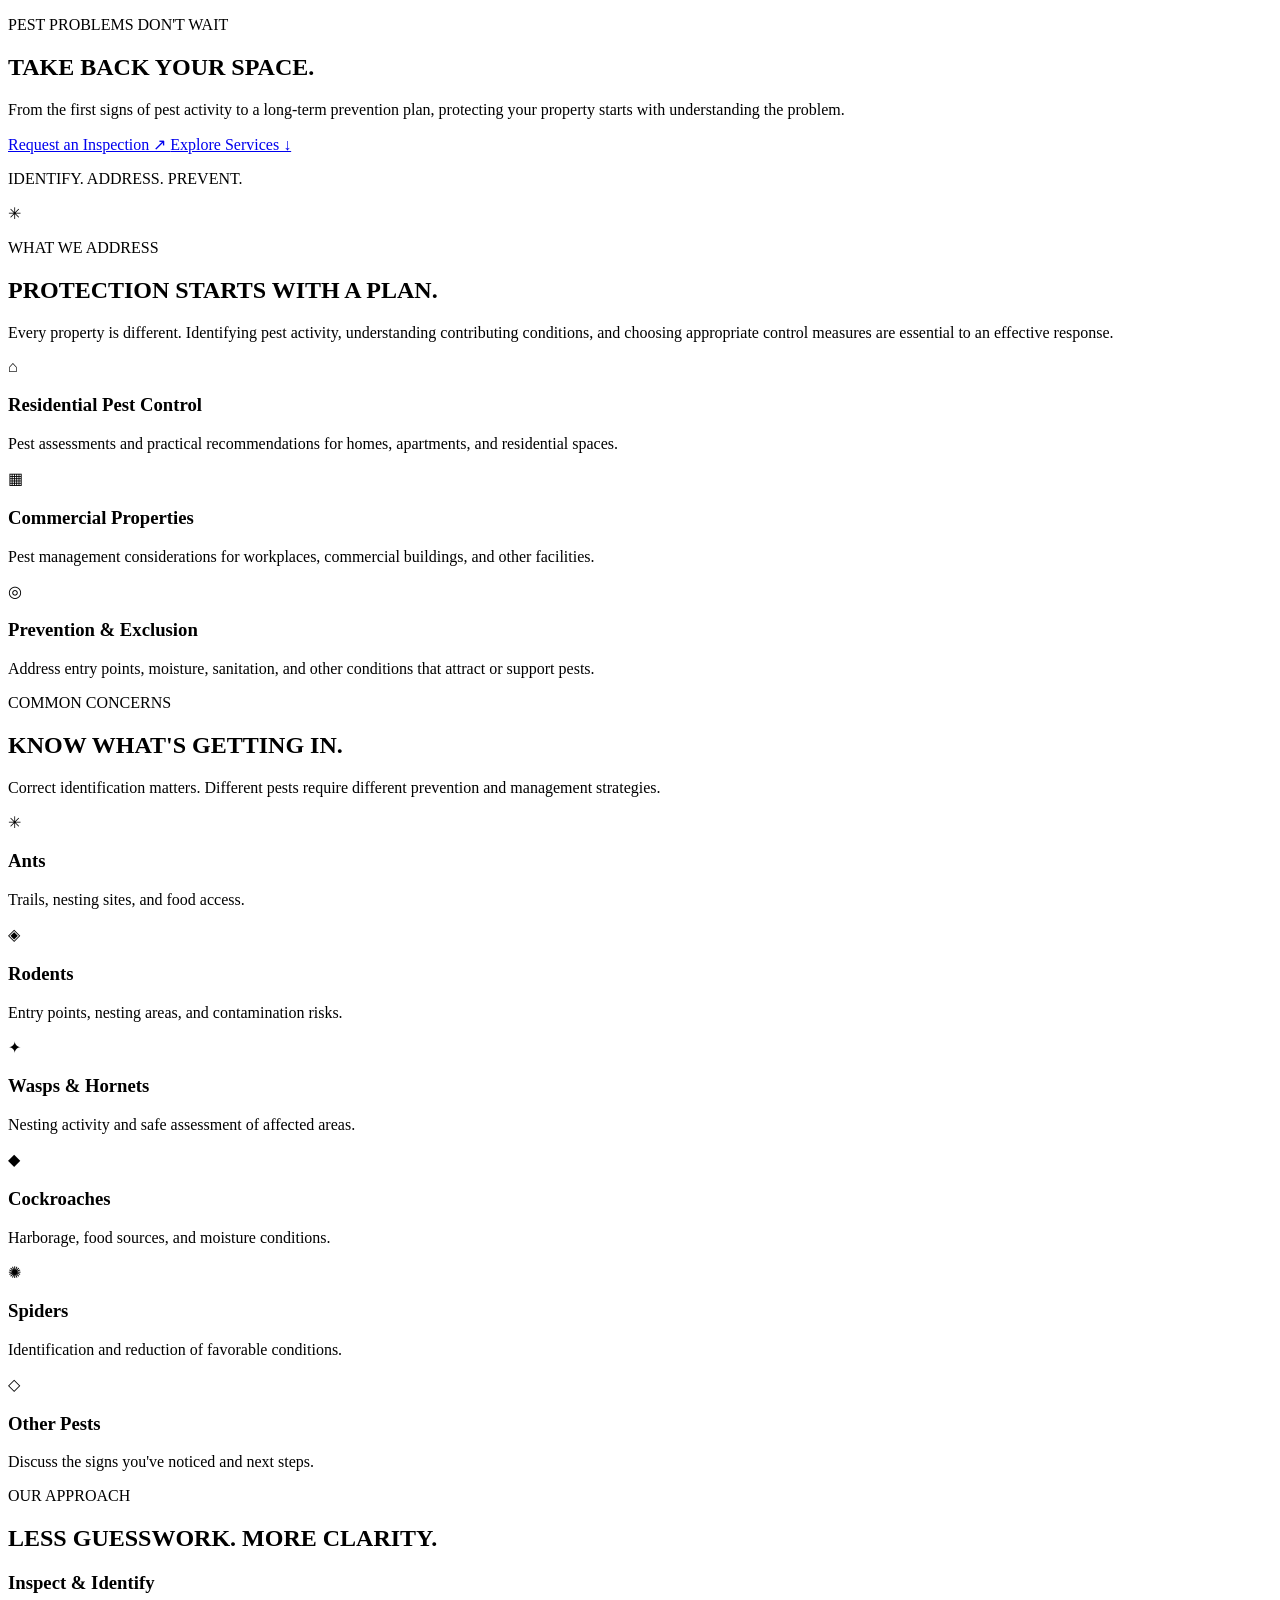
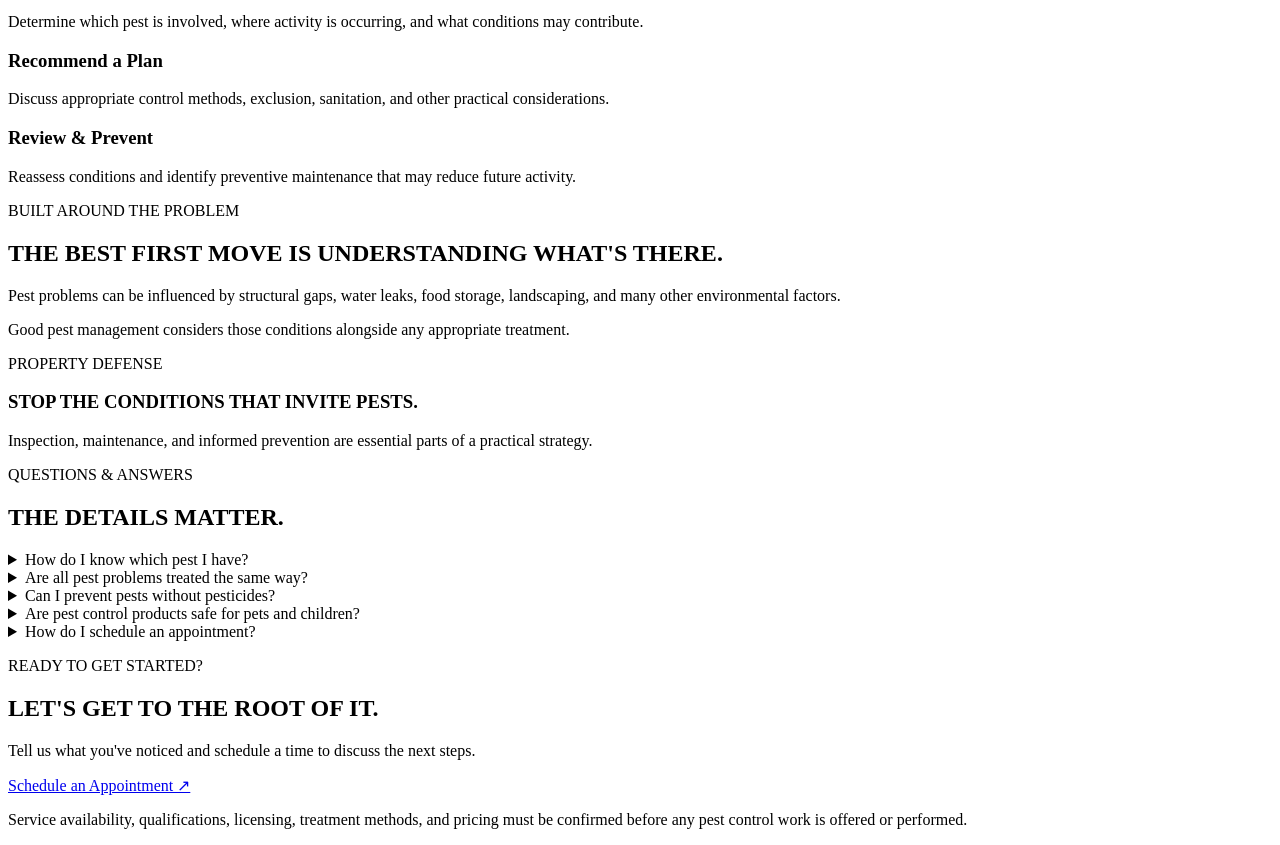
==== index.html @ bf645af8 "Create index.html" ====
<!DOCTYPE html>
<html lang="en">
<head>
  <meta charset="UTF-8">
  <meta name="viewport" content="width=device-width, initial-scale=1.0">
  <meta name="theme-color" content="#111214">
  <meta name="description" content="REDLINE Pest Control. Residential and commercial pest control, inspections, and prevention. Schedule an appointment online.">

  <title>REDLINE Pest Control | Take Back Your Space</title>

  <link rel="stylesheet" href="styles.css">
  <script src="script.js" defer></script>
</head>

<body>
  <div id="site-header"></div>

  <main id="home">

    <!-- HERO -->
    <section class="hero">
      <div class="container hero-inner">
        <div class="hero-copy">
          <p class="eyebrow">PEST PROBLEMS DON'T WAIT</p>

          <h1>
            TAKE BACK
            <span>YOUR SPACE.</span>
          </h1>

          <p class="hero-description">
            From the first signs of pest activity to a long-term
            prevention plan, protecting your property starts
            with understanding the problem.
          </p>

          <div class="hero-actions">
            <a class="button button-red"
               href="https://calendar.app.google/Tuo6mK3f19tUUhBQ7"
               target="_blank"
               rel="noopener noreferrer">
              Request an Inspection ↗
            </a>

            <a class="button button-outline" href="#services">
              Explore Services ↓
            </a>
          </div>

          <p class="hero-tagline">
            IDENTIFY. <span>ADDRESS.</span> PREVENT.
          </p>
        </div>

        <div class="hero-art" aria-hidden="true">
          <div class="target-ring ring-one"></div>
          <div class="target-ring ring-two"></div>
          <div class="target-ring ring-three"></div>
          <div class="target-center">✳</div>
        </div>
      </div>
    </section>

    <!-- SERVICES -->
    <section id="services" class="section">
      <div class="container">
        <p class="eyebrow">WHAT WE ADDRESS</p>
        <h2>PROTECTION STARTS <span>WITH A PLAN.</span></h2>

        <p class="section-intro">
          Every property is different. Identifying pest activity,
          understanding contributing conditions, and choosing
          appropriate control measures are essential to an
          effective response.
        </p>

        <div class="card-grid">
          <article class="service-card">
            <div class="card-icon" aria-hidden="true">⌂</div>
            <h3>Residential Pest Control</h3>
            <p>
              Pest assessments and practical recommendations
              for homes, apartments, and residential spaces.
            </p>
          </article>

          <article class="service-card">
            <div class="card-icon" aria-hidden="true">▦</div>
            <h3>Commercial Properties</h3>
            <p>
              Pest management considerations for workplaces,
              commercial buildings, and other facilities.
            </p>
          </article>

          <article class="service-card">
            <div class="card-icon" aria-hidden="true">◎</div>
            <h3>Prevention &amp; Exclusion</h3>
            <p>
              Address entry points, moisture, sanitation,
              and other conditions that attract or support pests.
            </p>
          </article>
        </div>
      </div>
    </section>

    <!-- PESTS -->
    <section id="pests" class="section section-dark">
      <div class="container">
        <p class="eyebrow">COMMON CONCERNS</p>
        <h2>KNOW WHAT'S <span>GETTING IN.</span></h2>

        <p class="section-intro">
          Correct identification matters. Different pests
          require different prevention and management strategies.
        </p>

        <div class="pest-grid">
          <article class="pest-card">
            <span class="pest-symbol" aria-hidden="true">✳</span>
            <h3>Ants</h3>
            <p>Trails, nesting sites, and food access.</p>
          </article>

          <article class="pest-card">
            <span class="pest-symbol" aria-hidden="true">◈</span>
            <h3>Rodents</h3>
            <p>Entry points, nesting areas, and contamination risks.</p>
          </article>

          <article class="pest-card">
            <span class="pest-symbol" aria-hidden="true">✦</span>
            <h3>Wasps &amp; Hornets</h3>
            <p>Nesting activity and safe assessment of affected areas.</p>
          </article>

          <article class="pest-card">
            <span class="pest-symbol" aria-hidden="true">◆</span>
            <h3>Cockroaches</h3>
            <p>Harborage, food sources, and moisture conditions.</p>
          </article>

          <article class="pest-card">
            <span class="pest-symbol" aria-hidden="true">✺</span>
            <h3>Spiders</h3>
            <p>Identification and reduction of favorable conditions.</p>
          </article>

          <article class="pest-card">
            <span class="pest-symbol" aria-hidden="true">◇</span>
            <h3>Other Pests</h3>
            <p>Discuss the signs you've noticed and next steps.</p>
          </article>
        </div>
      </div>
    </section>

    <!-- APPROACH -->
    <section id="approach" class="section">
      <div class="container">
        <p class="eyebrow">OUR APPROACH</p>
        <h2>LESS GUESSWORK. <span>MORE CLARITY.</span></h2>

        <div class="approach-grid">
          <article class="approach-card">
            <div class="approach-mark"></div>
            <h3>Inspect &amp; Identify</h3>
            <p>
              Determine which pest is involved, where activity
              is occurring, and what conditions may contribute.
            </p>
          </article>

          <article class="approach-card">
            <div class="approach-mark"></div>
            <h3>Recommend a Plan</h3>
            <p>
              Discuss appropriate control methods, exclusion,
              sanitation, and other practical considerations.
            </p>
          </article>

          <article class="approach-card">
            <div class="approach-mark"></div>
            <h3>Review &amp; Prevent</h3>
            <p>
              Reassess conditions and identify preventive
              maintenance that may reduce future activity.
            </p>
          </article>
        </div>
      </div>
    </section>

    <!-- PREVENTION -->
    <section class="section prevention-section">
      <div class="container prevention-layout">
        <div>
          <p class="eyebrow">BUILT AROUND THE PROBLEM</p>
          <h2>THE BEST FIRST MOVE IS <span>UNDERSTANDING WHAT'S THERE.</span></h2>
          <p>
            Pest problems can be influenced by structural gaps,
            water leaks, food storage, landscaping, and many
            other environmental factors.
          </p>
          <p>
            Good pest management considers those conditions
            alongside any appropriate treatment.
          </p>
        </div>

        <div class="prevention-panel">
          <p class="panel-label">PROPERTY DEFENSE</p>
          <h3>STOP THE CONDITIONS THAT INVITE PESTS.</h3>
          <p>
            Inspection, maintenance, and informed prevention
            are essential parts of a practical strategy.
          </p>
        </div>
      </div>
    </section>

    <!-- FAQ -->
    <section id="faq" class="section section-dark">
      <div class="container faq-container">
        <p class="eyebrow">QUESTIONS &amp; ANSWERS</p>
        <h2>THE DETAILS <span>MATTER.</span></h2>

        <div class="faq-list">
          <details>
            <summary>How do I know which pest I have?</summary>
            <p>
              Appearance, droppings, damage patterns, nesting
              sites, and activity can provide clues. Professional
              identification may be necessary before choosing
              a control method.
            </p>
          </details>

          <details>
            <summary>Are all pest problems treated the same way?</summary>
            <p>
              No. Different species and property conditions
              require different approaches. Correct identification
              helps avoid unnecessary or ineffective treatments.
            </p>
          </details>

          <details>
            <summary>Can I prevent pests without pesticides?</summary>
            <p>
              Many preventive measures do not involve pesticides.
              Sealing entry points, reducing moisture, maintaining
              sanitation, and removing food sources may help.
            </p>
          </details>

          <details>
            <summary>Are pest control products safe for pets and children?</summary>
            <p>
              Safety depends on the specific product, application,
              exposure, and label instructions. Discuss children,
              pets, and other concerns before any treatment.
              All pesticide applications must follow applicable
              laws and product labeling.
            </p>
          </details>

          <details>
            <summary>How do I schedule an appointment?</summary>
            <p>
              Select any appointment button to open the
              Google Calendar scheduling page and choose
              an available time.
            </p>
          </details>
        </div>
      </div>
    </section>

    <!-- BOOKING -->
    <section id="contact" class="booking-section">
      <div class="container booking-inner">
        <p class="eyebrow">READY TO GET STARTED?</p>
        <h2>LET'S GET TO <span>THE ROOT OF IT.</span></h2>
        <p>
          Tell us what you've noticed and schedule a time
          to discuss the next steps.
        </p>

        <a class="button button-red"
           href="https://calendar.app.google/Tuo6mK3f19tUUhBQ7"
           target="_blank"
           rel="noopener noreferrer">
          Schedule an Appointment ↗
        </a>

        <p class="service-disclaimer">
          Service availability, qualifications, licensing, treatment
          methods, and pricing must be confirmed before any pest
          control work is offered or performed.
        </p>
      </div>
    </section>

  </main>

  <div id="site-footer"></div>
</body>
</html>
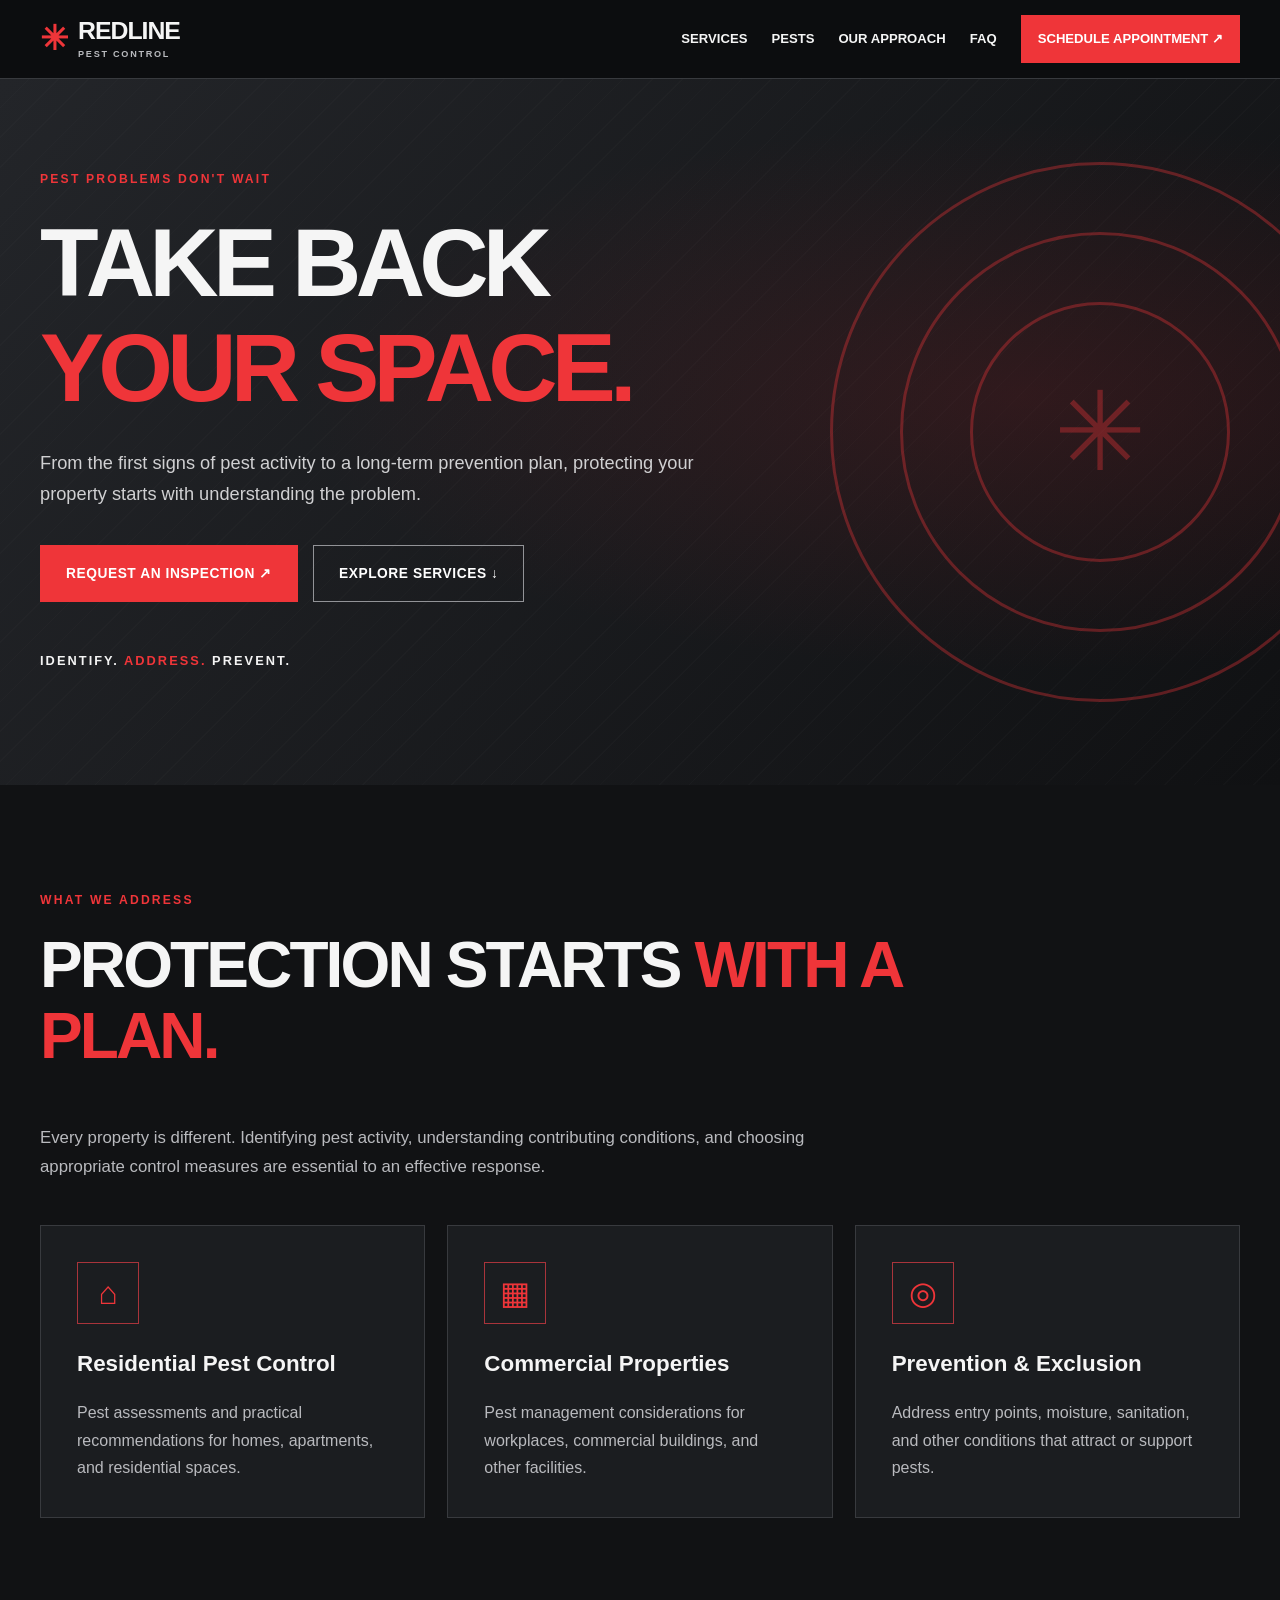
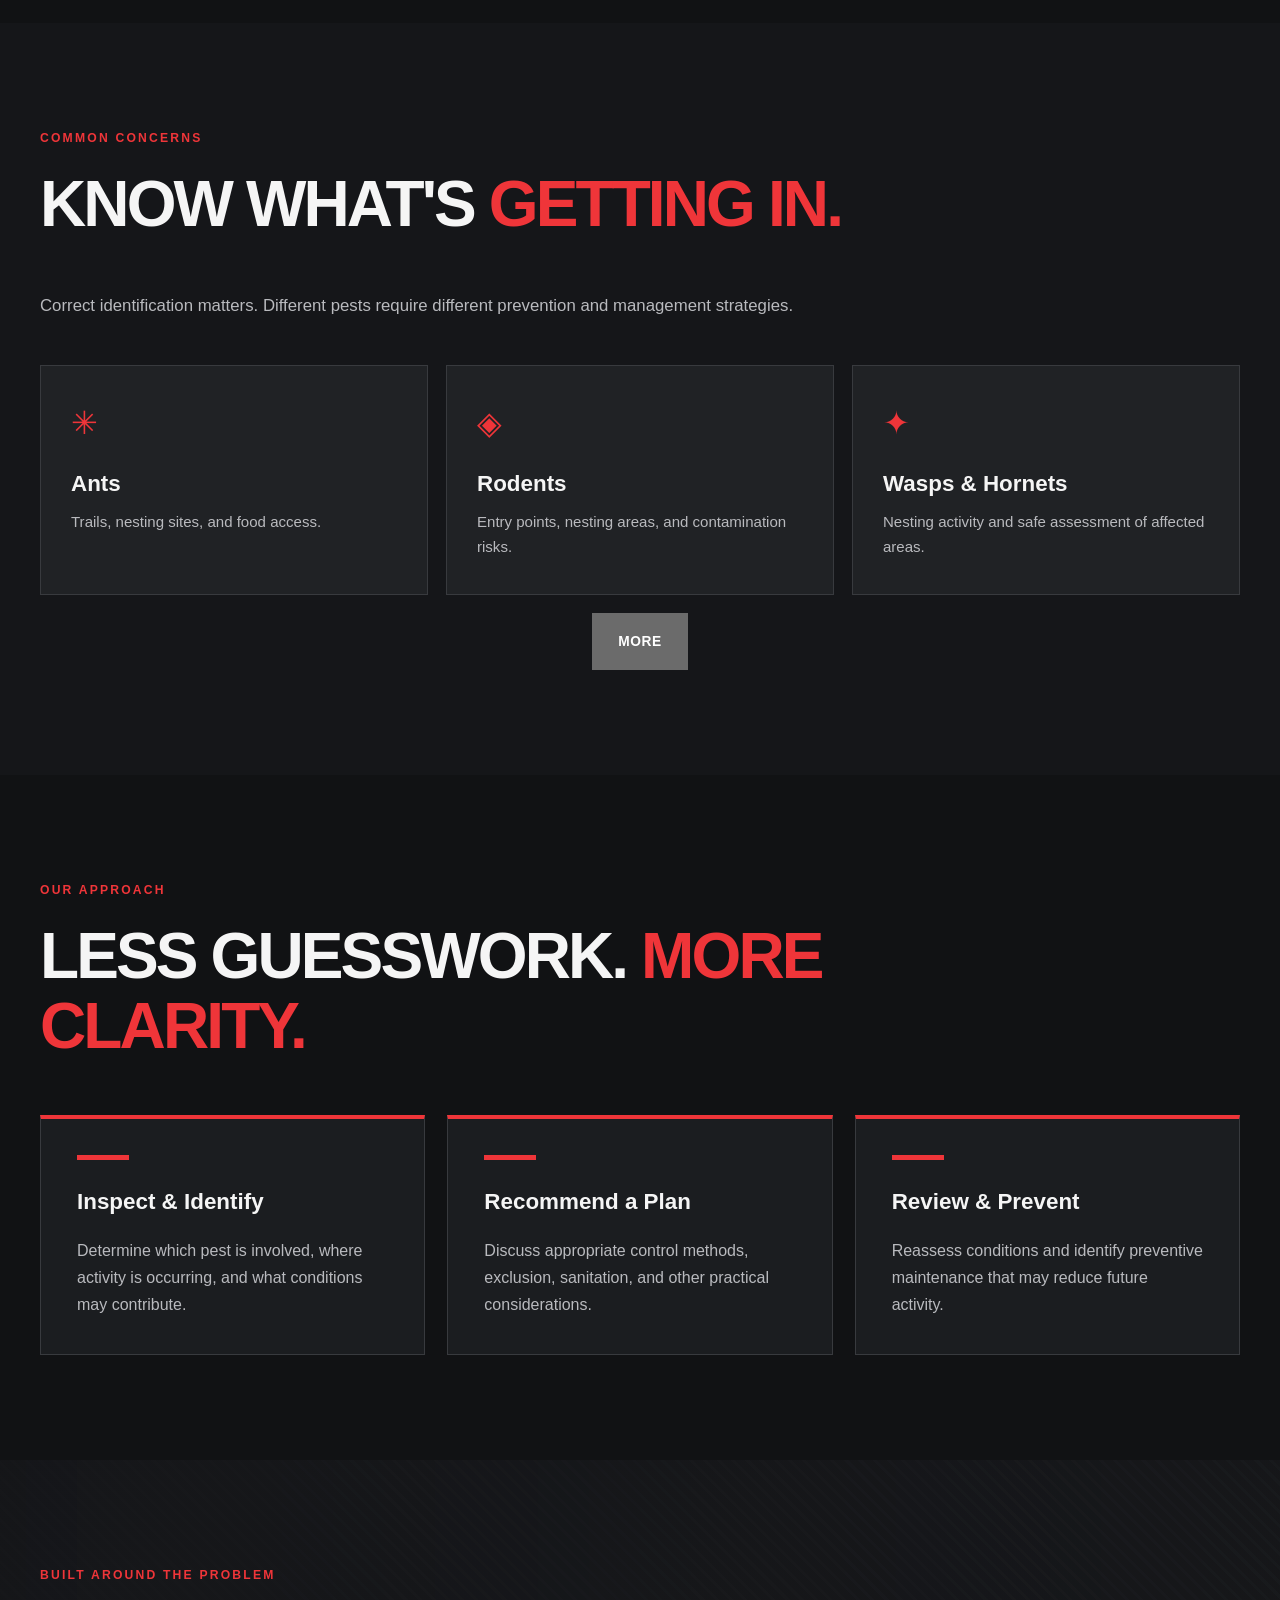
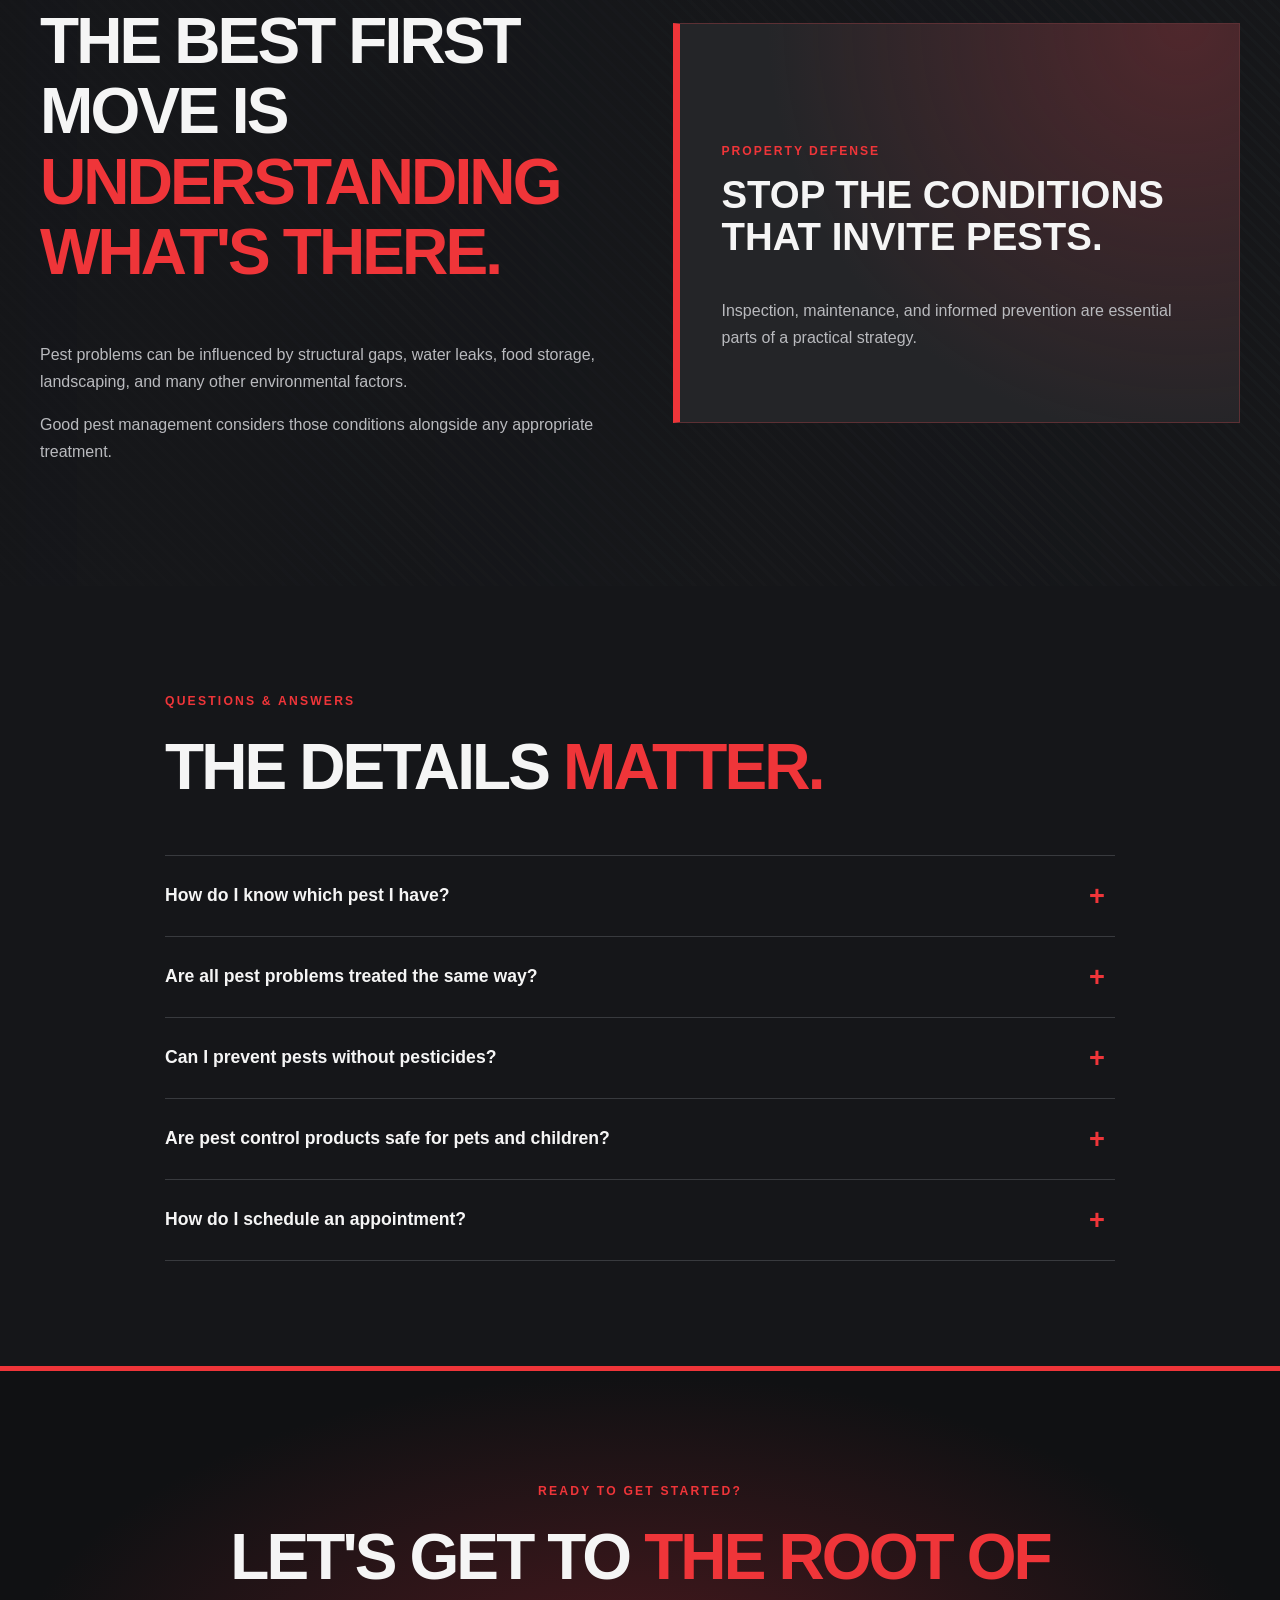
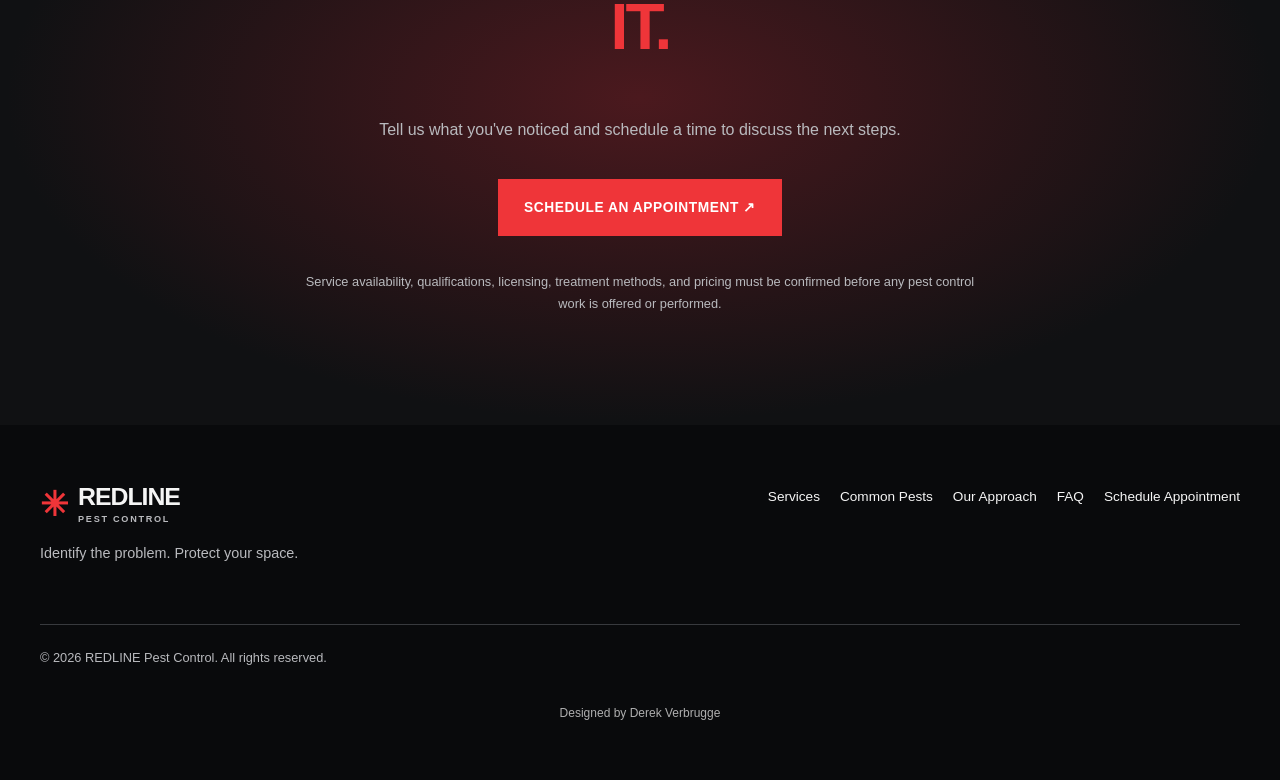
==== commit 75253ad5: "Show three cards with expandable remaining cards" ====
--- a/index.html
+++ b/index.html
@@ -136,23 +136,23 @@
             <p>Nesting activity and safe assessment of affected areas.</p>
           </article>
 
-          <article class="pest-card">
+          <article class="pest-card" hidden>
             <span class="pest-symbol" aria-hidden="true">◆</span>
             <h3>Cockroaches</h3>
             <p>Harborage, food sources, and moisture conditions.</p>
           </article>
 
-          <article class="pest-card">
+          <article class="pest-card" hidden>
             <span class="pest-symbol" aria-hidden="true">✺</span>
             <h3>Spiders</h3>
             <p>Identification and reduction of favorable conditions.</p>
           </article>
 
-          <article class="pest-card">
+          <article class="pest-card" hidden>
             <span class="pest-symbol" aria-hidden="true">◇</span>
             <h3>Other Pests</h3>
             <p>Discuss the signs you've noticed and next steps.</p>
-          </article>
+          </article><button type="button" id="more-cards" aria-expanded="false" class="button" style="grid-column:1/-1;justify-self:center">More</button>
         </div>
       </div>
     </section>
@@ -308,5 +308,5 @@
   </main>
 
   <div id="site-footer"></div>
-</body>
+<script>document.getElementById('more-cards').addEventListener('click',e=>{const b=e.currentTarget,open=b.getAttribute('aria-expanded')!=='true';document.querySelectorAll('.pest-card').forEach((c,i)=>c.hidden=i>=3&&!open);b.setAttribute('aria-expanded',String(open));b.textContent=open?'Show less':'More'});</script></body>
 </html>
--- a/styles.css
+++ b/styles.css
@@ -0,0 +1,783 @@
+
+:root {
+  color-scheme: dark;
+  --bg: #111214;
+  --surface: #1b1d20;
+  --surface-alt: #151619;
+  --red: #ef3539;
+  --red-hover: #ff5054;
+  --white: #f5f5f5;
+  --muted: #b9babe;
+  --border: #383a3e;
+  --max-width: 1200px;
+  --header-height: 78px;
+}
+
+* {
+  box-sizing: border-box;
+}
+
+html {
+  scroll-behavior: smooth;
+  scroll-padding-top: 90px;
+}
+
+body {
+  margin: 0;
+  background: var(--bg);
+  color: var(--white);
+  font-family: Arial, Helvetica, sans-serif;
+  line-height: 1.7;
+}
+
+body.menu-open {
+  overflow: hidden;
+}
+
+a {
+  color: inherit;
+  text-decoration: none;
+}
+
+button {
+  font: inherit;
+}
+
+a:focus-visible,
+button:focus-visible,
+summary:focus-visible {
+  outline: 3px solid var(--red);
+  outline-offset: 4px;
+}
+
+.container {
+  width: min(var(--max-width), calc(100% - 48px));
+  margin-inline: auto;
+}
+
+h1,
+h2,
+h3,
+p {
+  margin-top: 0;
+}
+
+h1,
+h2,
+h3 {
+  line-height: 1.1;
+}
+
+h2 {
+  font-size: clamp(2.4rem, 5vw, 4.2rem);
+  font-weight: 900;
+  letter-spacing: -0.045em;
+  max-width: 1050px;
+}
+
+h2 span,
+h1 span {
+  color: var(--red);
+}
+
+h3 {
+  font-size: 1.4rem;
+}
+
+.eyebrow {
+  color: var(--red);
+  font-size: .76rem;
+  font-weight: 800;
+  letter-spacing: .18em;
+  text-transform: uppercase;
+  margin-bottom: 20px;
+}
+
+.section {
+  padding: 105px 0;
+}
+
+.section-dark {
+  background: var(--surface-alt);
+}
+
+.section-intro {
+  color: var(--muted);
+  max-width: 780px;
+  margin-bottom: 44px;
+  font-size: 1.05rem;
+}
+
+/* Buttons */
+
+.button {
+  display: inline-flex;
+  align-items: center;
+  justify-content: center;
+  min-height: 56px;
+  padding: 16px 25px;
+  border: 1px solid transparent;
+  font-size: .86rem;
+  font-weight: 800;
+  text-transform: uppercase;
+  letter-spacing: .04em;
+  text-align: center;
+  transition: background .2s, transform .2s;
+}
+
+.button:hover {
+  transform: translateY(-2px);
+}
+
+.button-red {
+  background: var(--red);
+  color: #fff;
+}
+
+.button-red:hover {
+  background: var(--red-hover);
+}
+
+.button-outline {
+  border-color: #929397;
+  color: #fff;
+}
+
+.button-outline:hover {
+  background: #ffffff18;
+}
+
+/* Header */
+
+.site-header {
+  position: sticky;
+  top: 0;
+  z-index: 1000;
+  background: #0c0d0f;
+  border-bottom: 1px solid var(--border);
+}
+
+.header-inner {
+  min-height: var(--header-height);
+  display: flex;
+  align-items: center;
+  justify-content: space-between;
+  gap: 24px;
+}
+
+.brand {
+  display: inline-flex;
+  align-items: center;
+  gap: 11px;
+  font-size: 1.55rem;
+  font-weight: 900;
+  letter-spacing: -.04em;
+  line-height: 1;
+  white-space: nowrap;
+}
+
+.brand-symbol {
+  color: var(--red);
+  font-size: 2.1rem;
+}
+
+.brand small {
+  display: block;
+  margin-top: 6px;
+  font-size: .57rem;
+  letter-spacing: .19em;
+  color: var(--muted);
+}
+
+.primary-navigation {
+  display: flex;
+  align-items: center;
+  gap: 24px;
+}
+
+.primary-navigation a {
+  font-size: .82rem;
+  font-weight: 700;
+  text-transform: uppercase;
+  transition: color .2s;
+}
+
+.primary-navigation a:hover {
+  color: var(--red);
+}
+
+.primary-navigation .nav-book {
+  padding: 13px 17px;
+  background: var(--red);
+  color: white;
+}
+
+.primary-navigation .nav-book:hover {
+  background: var(--red-hover);
+  color: white;
+}
+
+.menu-toggle {
+  display: none;
+}
+
+/* Hero */
+
+.hero {
+  position: relative;
+  overflow: hidden;
+  background:
+    radial-gradient(ellipse at 80% 45%, #78202545, transparent 50%),
+    repeating-linear-gradient(
+      135deg,
+      transparent 0,
+      transparent 20px,
+      #ffffff04 20px,
+      #ffffff04 21px
+    ),
+    linear-gradient(125deg, #232529, #101113);
+}
+
+.hero-inner {
+  min-height: 690px;
+  display: flex;
+  align-items: center;
+  position: relative;
+  padding-top: 90px;
+  padding-bottom: 100px;
+}
+
+.hero-copy {
+  position: relative;
+  z-index: 2;
+  max-width: 850px;
+}
+
+.hero h1 {
+  font-size: clamp(3.6rem, 7.5vw, 7.5rem);
+  letter-spacing: -.06em;
+  font-weight: 900;
+  margin-bottom: 27px;
+}
+
+.hero h1 span {
+  display: block;
+}
+
+.hero-description {
+  max-width: 680px;
+  font-size: 1.14rem;
+  color: #d0d0d2;
+}
+
+.hero-actions {
+  display: flex;
+  flex-wrap: wrap;
+  gap: 15px;
+  margin-top: 35px;
+}
+
+.hero-tagline {
+  margin-top: 48px;
+  color: #f4f4f4;
+  font-weight: 900;
+  font-size: .8rem;
+  letter-spacing: .16em;
+}
+
+.hero-tagline span {
+  color: var(--red);
+}
+
+.hero-art {
+  position: absolute;
+  width: 540px;
+  height: 540px;
+  right: -130px;
+  top: 50%;
+  transform: translateY(-50%);
+  opacity: .35;
+  pointer-events: none;
+}
+
+.target-ring {
+  position: absolute;
+  border: 3px solid var(--red);
+  border-radius: 50%;
+  inset: 0;
+}
+
+.ring-two {
+  inset: 70px;
+}
+
+.ring-three {
+  inset: 140px;
+}
+
+.target-center {
+  position: absolute;
+  inset: 0;
+  display: grid;
+  place-items: center;
+  color: var(--red);
+  font-size: 110px;
+}
+
+/* Services */
+
+.card-grid,
+.approach-grid {
+  display: grid;
+  grid-template-columns: repeat(3, minmax(0, 1fr));
+  gap: 22px;
+}
+
+.service-card,
+.approach-card {
+  padding: 36px;
+  background: var(--surface);
+  border: 1px solid var(--border);
+  transition: border-color .2s, transform .2s;
+}
+
+.service-card:hover,
+.approach-card:hover {
+  border-color: var(--red);
+  transform: translateY(-3px);
+}
+
+.service-card p,
+.approach-card p {
+  color: var(--muted);
+  margin-bottom: 0;
+}
+
+.card-icon {
+  width: 62px;
+  height: 62px;
+  display: grid;
+  place-items: center;
+  border: 1px solid #a9343b;
+  color: var(--red);
+  font-size: 2rem;
+  margin-bottom: 28px;
+}
+
+/* Common pests */
+
+.pest-grid {
+  display: grid;
+  grid-template-columns: repeat(3, minmax(0, 1fr));
+  gap: 18px;
+}
+
+.pest-card {
+  background: #202225;
+  border: 1px solid var(--border);
+  padding: 30px;
+  min-height: 230px;
+}
+
+.pest-card:hover {
+  border-color: var(--red);
+}
+
+.pest-symbol {
+  display: block;
+  color: var(--red);
+  font-size: 2rem;
+  margin-bottom: 22px;
+}
+
+.pest-card h3 {
+  margin-bottom: 12px;
+}
+
+.pest-card p {
+  color: var(--muted);
+  font-size: .94rem;
+  margin-bottom: 0;
+}
+
+/* Approach */
+
+.approach-card {
+  border-top: 4px solid var(--red);
+}
+
+.approach-mark {
+  width: 52px;
+  height: 5px;
+  background: var(--red);
+  margin-bottom: 30px;
+}
+
+/* Prevention */
+
+.prevention-section {
+  background:
+    linear-gradient(90deg, #151619f2, #151619d9),
+    repeating-linear-gradient(
+      45deg,
+      #2b2d30 0,
+      #2b2d30 3px,
+      #1a1b1d 3px,
+      #1a1b1d 10px
+    );
+}
+
+.prevention-layout {
+  display: grid;
+  grid-template-columns: 1fr 1fr;
+  align-items: center;
+  gap: 65px;
+}
+
+.prevention-layout > div:first-child p:not(.eyebrow) {
+  color: var(--muted);
+}
+
+.prevention-panel {
+  position: relative;
+  overflow: hidden;
+  min-height: 400px;
+  padding: 55px 42px;
+  background:
+    radial-gradient(circle at 90% 0%, #a62c3555, transparent 65%),
+    #242528;
+  border: 1px solid #5c3034;
+  border-left: 7px solid var(--red);
+  display: flex;
+  flex-direction: column;
+  justify-content: end;
+}
+
+.panel-label {
+  color: var(--red);
+  font-weight: 900;
+  letter-spacing: .16em;
+  font-size: .76rem;
+}
+
+.prevention-panel h3 {
+  font-size: clamp(2rem, 3vw, 3rem);
+  font-weight: 900;
+}
+
+.prevention-panel > p:last-child {
+  color: var(--muted);
+}
+
+/* FAQ */
+
+.faq-container {
+  max-width: 950px;
+}
+
+.faq-list {
+  border-top: 1px solid var(--border);
+  margin-top: 40px;
+}
+
+.faq-list details {
+  border-bottom: 1px solid var(--border);
+}
+
+.faq-list summary {
+  cursor: pointer;
+  list-style: none;
+  position: relative;
+  padding: 25px 50px 25px 0;
+  font-size: 1.1rem;
+  font-weight: 700;
+}
+
+.faq-list summary::-webkit-details-marker {
+  display: none;
+}
+
+.faq-list summary::after {
+  content: "+";
+  position: absolute;
+  right: 10px;
+  top: 17px;
+  color: var(--red);
+  font-size: 1.7rem;
+}
+
+.faq-list details[open] summary::after {
+  content: "−";
+}
+
+.faq-list details p {
+  color: var(--muted);
+  max-width: 760px;
+  padding-bottom: 24px;
+}
+
+/* Booking */
+
+.booking-section {
+  padding: 110px 0;
+  text-align: center;
+  background:
+    radial-gradient(ellipse at center, #4b191e, transparent 70%),
+    #101113;
+  border-top: 5px solid var(--red);
+}
+
+.booking-inner {
+  max-width: 850px;
+}
+
+.booking-section h2 {
+  margin-inline: auto;
+}
+
+.booking-section p:not(.eyebrow) {
+  color: var(--muted);
+}
+
+.booking-section .button {
+  margin-top: 20px;
+}
+
+.service-disclaimer {
+  max-width: 680px;
+  margin: 35px auto 0;
+  font-size: .8rem;
+}
+
+/* Footer */
+
+.site-footer {
+  background: #090a0c;
+  padding-top: 60px;
+}
+
+.footer-main {
+  display: flex;
+  align-items: start;
+  justify-content: space-between;
+  gap: 30px;
+  padding-bottom: 45px;
+}
+
+.footer-brand p {
+  color: var(--muted);
+  font-size: .9rem;
+  margin-top: 16px;
+}
+
+.footer-navigation {
+  display: flex;
+  flex-wrap: wrap;
+  gap: 20px;
+}
+
+.footer-navigation a {
+  font-size: .85rem;
+}
+
+.footer-navigation a:hover {
+  color: var(--red);
+}
+
+.footer-bottom {
+  border-top: 1px solid var(--border);
+  padding: 22px 0;
+  color: var(--muted);
+  font-size: .8rem;
+}
+
+.footer-bottom p {
+  margin: 0;
+}
+
+/* Tablet */
+
+@media (max-width: 1000px) {
+  .primary-navigation {
+    gap: 13px;
+  }
+
+  .primary-navigation a {
+    font-size: .72rem;
+  }
+
+  .pest-grid {
+    grid-template-columns: repeat(2, minmax(0, 1fr));
+  }
+
+  .card-grid,
+  .approach-grid {
+    grid-template-columns: repeat(2, minmax(0, 1fr));
+  }
+
+  .prevention-layout {
+    gap: 30px;
+  }
+}
+
+/* Mobile */
+
+@media (max-width: 760px) {
+  :root {
+    --header-height: 70px;
+  }
+
+  .container {
+    width: calc(100% - 32px);
+  }
+
+  .brand {
+    font-size: 1.3rem;
+  }
+
+  .brand-symbol {
+    font-size: 1.7rem;
+  }
+
+  .menu-toggle {
+    display: flex;
+    width: 44px;
+    height: 44px;
+    padding: 10px;
+    flex-direction: column;
+    justify-content: center;
+    gap: 5px;
+    border: 1px solid var(--border);
+    background: transparent;
+    cursor: pointer;
+  }
+
+  .menu-toggle span {
+    display: block;
+    width: 100%;
+    height: 2px;
+    background: var(--red);
+    transition: transform .2s, opacity .2s;
+  }
+
+  .menu-toggle[aria-expanded="true"] span:first-child {
+    transform: translateY(7px) rotate(45deg);
+  }
+
+  .menu-toggle[aria-expanded="true"] span:nth-child(2) {
+    opacity: 0;
+  }
+
+  .menu-toggle[aria-expanded="true"] span:last-child {
+    transform: translateY(-7px) rotate(-45deg);
+  }
+
+  .primary-navigation {
+    display: none;
+    position: absolute;
+    top: var(--header-height);
+    left: 0;
+    right: 0;
+    max-height: calc(100dvh - var(--header-height));
+    overflow-y: auto;
+    flex-direction: column;
+    align-items: stretch;
+    gap: 0;
+    padding: 10px 16px 20px;
+    background: #0c0d0f;
+    border-bottom: 2px solid var(--red);
+    box-shadow: 0 18px 35px #0009;
+  }
+
+  .primary-navigation.is-open {
+    display: flex;
+  }
+
+  .primary-navigation a {
+    display: block;
+    padding: 15px 12px;
+    font-size: .92rem;
+    border-bottom: 1px solid var(--border);
+  }
+
+  .primary-navigation .nav-book {
+    margin-top: 14px;
+    padding: 16px;
+    text-align: center;
+  }
+
+  .hero-inner {
+    min-height: 660px;
+    padding-top: 95px;
+    padding-bottom: 80px;
+  }
+
+  .hero h1 {
+    font-size: clamp(3.2rem, 11vw, 5rem);
+  }
+
+  .hero-art {
+    width: 390px;
+    height: 390px;
+    right: -220px;
+    opacity: .18;
+  }
+
+  .hero-actions {
+    flex-direction: column;
+    align-items: stretch;
+  }
+
+  .section {
+    padding: 75px 0;
+  }
+
+  .card-grid,
+  .approach-grid,
+  .pest-grid,
+  .prevention-layout {
+    grid-template-columns: 1fr;
+  }
+
+  .service-card,
+  .approach-card,
+  .pest-card {
+    padding: 28px;
+  }
+
+  .prevention-panel {
+    min-height: 340px;
+    padding: 35px;
+  }
+
+  .booking-section {
+    padding: 80px 0;
+  }
+
+  .footer-main {
+    flex-direction: column;
+  }
+
+  .footer-navigation {
+    gap: 15px;
+  }
+}
+
+@media (prefers-reduced-motion: reduce) {
+  html {
+    scroll-behavior: auto;
+  }
+
+  *,
+  *::before,
+  *::after {
+    transition-duration: 0.01ms !important;
+    animation-duration: 0.01ms !important;
+  }
+}
+
+/* Match the browser's bottom overscroll area to the final footer section. */
+html { background-color: #090a0c; }
+
+/* Website standards */
+a,a:visited,a:hover,a:active,a:focus{text-decoration:none!important}body{min-height:100vh;display:flex;flex-direction:column}main{flex:1}#site-footer{margin-top:auto}.template-credit{font-size:.75rem;text-align:center}.footer-links,.footer-navigation{flex-wrap:wrap} [hidden]{display:none!important}
